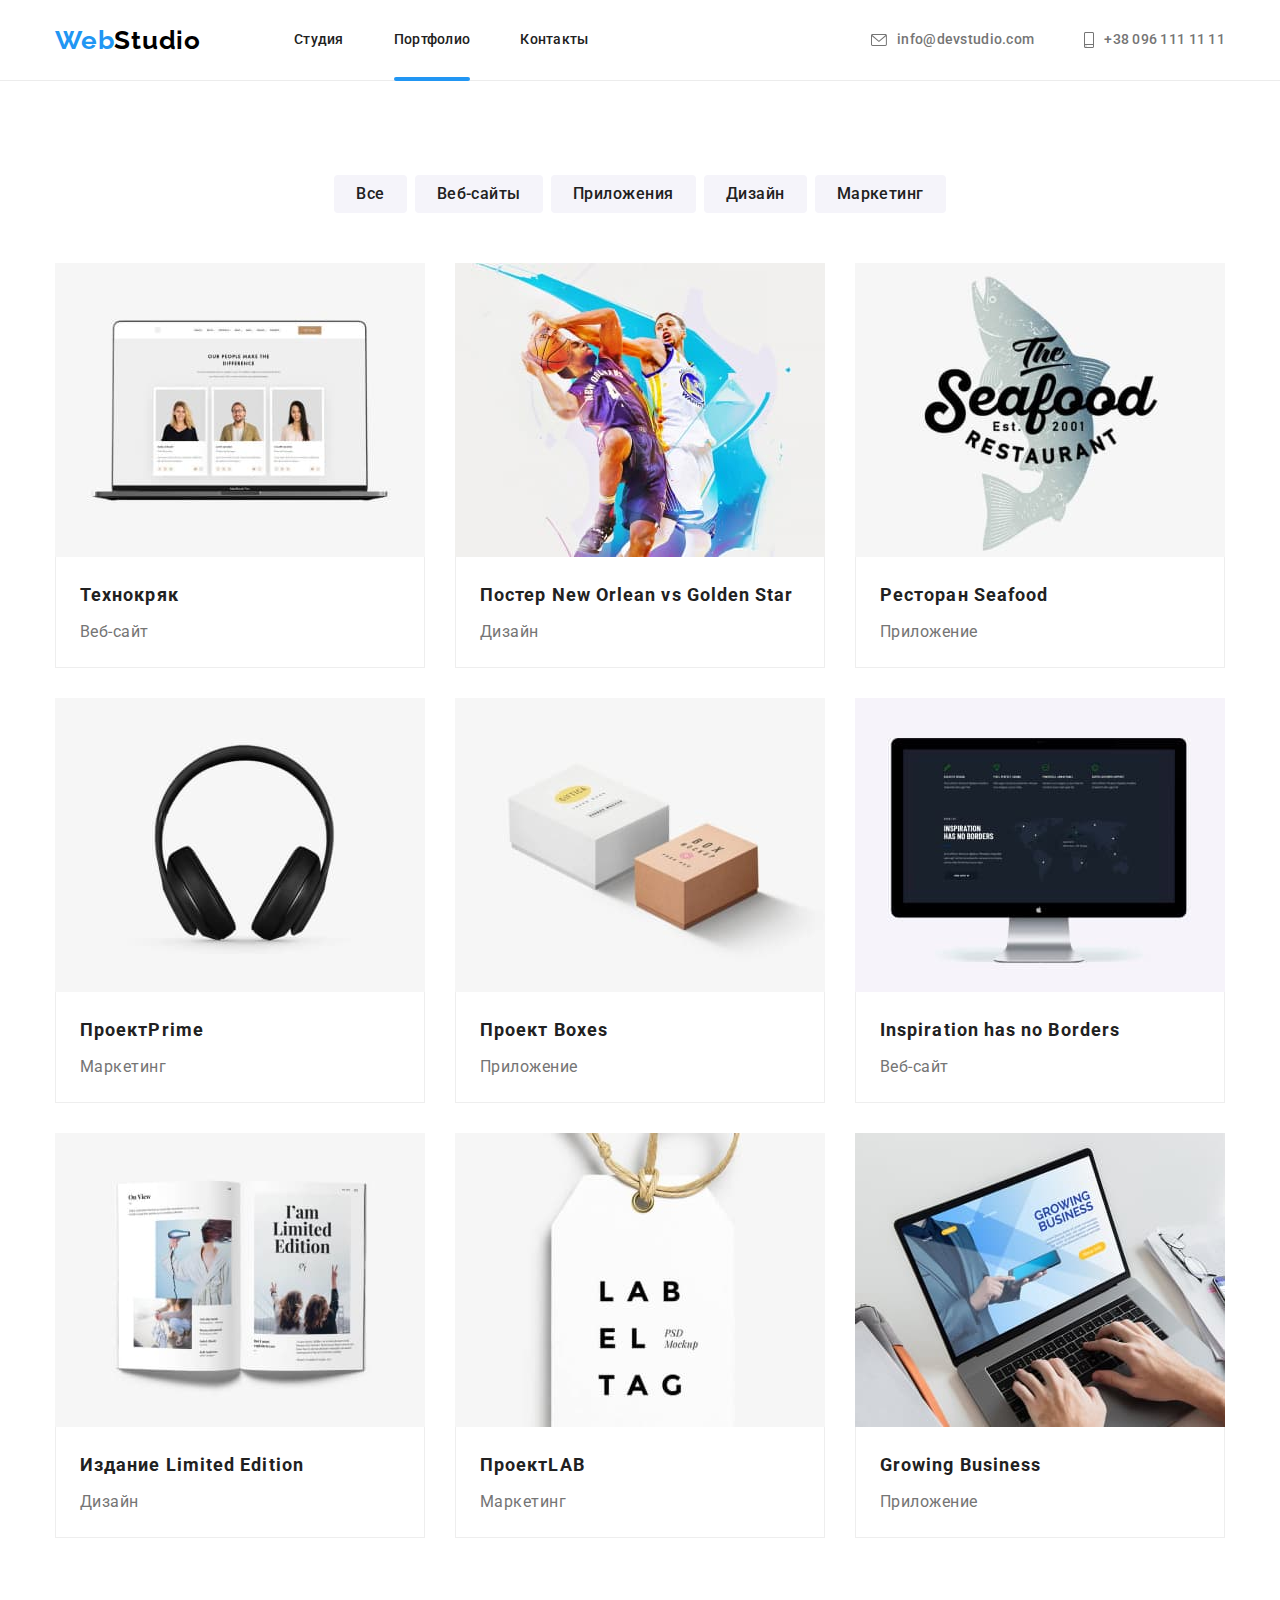
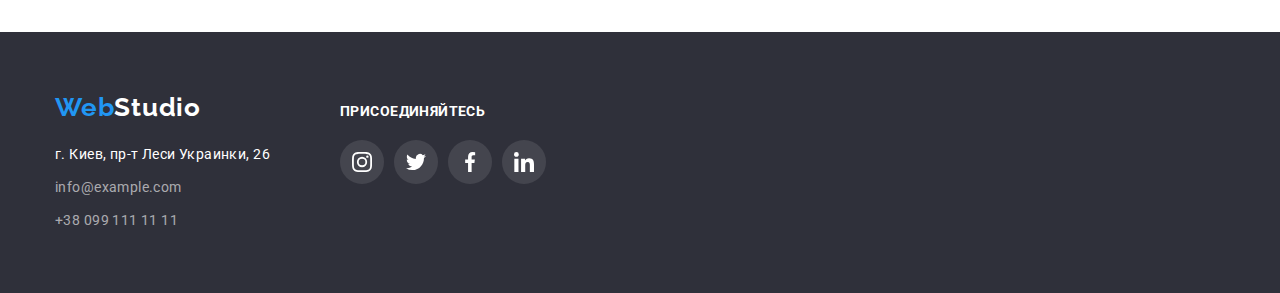
==== portfolio.html @ 76461b3d "start" ====
<!DOCTYPE html>
<html lang="ru">
  <head>
    <meta charset="UTF-8" />
    <meta http-equiv="X-UA-Compatible" content="IE=edge" />
    <meta name="viewport" content="width=device-width, initial-scale=1.0" />
    <title>goit-markup-hw-06</title>
    <link
      href="https://fonts.googleapis.com/css2?family=Raleway:wght@700&family=Roboto:wght@400;500;700;900&display=swap"
      rel="stylesheet"
    />
    <link rel="stylesheet"
    href=https://cdnjs.cloudflare.com/ajax/libs/modern-normalize/1.1.0/modern-normalize.min.css>
    <link rel="stylesheet" href="./css/styles.css" />
  </head>
  <body>
    <header class="header">
      <div class="container">
        <div class="header-flex">
          <a class="logo link" href="./index.html"
            >Web<span class="logo-dark">Studio</span></a
          >
          <nav class="header-nav">
            <ul class="header-list list">
              <li class="header-item">
                <a class="header-link link" href="./index.html">Студия</a>
              </li>
              <li class="header-item">
                <a class="header-link link current" href="./portfolio.html"
                  >Портфолио</a
                >
              </li>
              <li class="header-item">
                <a class="header-link link" href="">Контакты</a>
              </li>
            </ul>
          </nav>
          <ul class="header-mt">
            <li class="header-mail-item list">
              <a class="header-mail-link link" href="mailto:info@devstudio.com"
                ><svg class="header-icon-mail" width="16" height="12">
                  <use href="./images/icons.svg#icon-envelope"></use>
                </svg>
                info@devstudio.com</a
              >
            </li>
            <li class="haeder-tel-item list">
              <a class="header-tel-link link" href="tel:+380961111111"
                ><svg class="header-icon-tel" width="10" height="16">
                  <use href="./images/icons.svg#icon-smartphone"></use></svg
                >+38 096 111 11 11</a
              >
            </li>
          </ul>
        </div>
      </div>
    </header>

    <main>
      <section class="portfolio section">
        <div class="container">
          <h1 class="visually-hidden">Портфолио</h1>
          <ul class="btn-list list">
            <li class="btn-item">
              <button class="btn" type="button">Все</button>
            </li>
            <li class="btn-item">
              <button class="btn" type="button">Веб-сайты</button>
            </li>
            <li class="btn-item">
              <button class="btn" type="button">Приложения</button>
            </li>
            <li class="btn-item">
              <button class="btn" type="button">Дизайн</button>
            </li>
            <li class="btn-item">
              <button class="btn" type="button">Маркетинг</button>
            </li>
          </ul>

          <ul class="port-list list">
            <li class="port-item">
              <a class="port-link link" href=""
                ><div class="port-wrap">
                  <img
                    src="./images/images-portfolio1.jpg"
                    alt="Страница Веб-сайта на ноутбуке"
                    width="370"
                    height="294"
                  />
                  <p class="port-top-text">
                    Ресурс предлагает комплексные предложения с разным уровнем
                    функционала и сервисов. Все это позволит посетителю получить
                    исчерпывающие сведения о компании или частном лице.
                  </p>
                </div>
                <div class="port-thumb">
                  <h2 class="port-title">Технокряк</h2>
                  <p class="port-text">Веб-сайт</p>
                </div>
              </a>
            </li>

            <li class="port-item">
              <a class="port-link link" href=""
                ><div class="port-wrap">
                  <img
                    src="./images/images-portfolio2.jpg"
                    alt="Два баскетболиста во время игры"
                    width="370"
                    height="294"
                  />
                  <p class="port-top-text">
                    Ресурс предлагает комплексные предложения с разным уровнем
                    функционала и сервисов. Все это позволит посетителю получить
                    исчерпывающие сведения о компании или частном лице.
                  </p>
                </div>
                <div class="port-thumb">
                  <h2 class="port-title">
                    Постер <span lang="en">New Orlean vs Golden Star</span>
                  </h2>
                  <p class="port-text">Дизайн</p>
                </div>
              </a>
            </li>

            <li class="port-item">
              <a class="port-link link" href=""
                ><div class="port-wrap">
                  <img
                    src="./images/images-portfolio3.jpg"
                    alt="Логотип ресторана Сиафуд"
                    width="370"
                    height="294"
                  />
                  <p class="port-top-text">
                    Ресурс предлагает комплексные предложения с разным уровнем
                    функционала и сервисов. Все это позволит посетителю получить
                    исчерпывающие сведения о компании или частном лице.
                  </p>
                </div>
                <div class="port-thumb">
                  <h2 class="port-title">
                    Ресторан <span lang="en">Seafood</span>
                  </h2>
                  <p class="port-text">Приложение</p>
                </div>
              </a>
            </li>

            <li class="port-item">
              <a class="port-link link" href=""
                ><div class="port-wrap">
                  <img
                    src="./images/images-portfolio4.jpg"
                    alt="Наушники"
                    width="370"
                    height="294"
                  />
                  <p class="port-top-text">
                    Ресурс предлагает комплексные предложения с разным уровнем
                    функционала и сервисов. Все это позволит посетителю получить
                    исчерпывающие сведения о компании или частном лице.
                  </p>
                </div>
                <div class="port-thumb">
                  <h2 class="port-title">Проект<span lang="en">Prime</span></h2>
                  <p class="port-text">Маркетинг</p>
                </div>
              </a>
            </li>

            <li class="port-item">
              <a class="port-link link" href=""
                ><div class="port-wrap">
                  <img
                    src="./images/images-portfolio5.jpg"
                    alt="Две коробки"
                    width="370"
                    height="294"
                  />
                  <p class="port-top-text">
                    Ресурс предлагает комплексные предложения с разным уровнем
                    функционала и сервисов. Все это позволит посетителю получить
                    исчерпывающие сведения о компании или частном лице.
                  </p>
                </div>
                <div class="port-thumb">
                  <h2 class="port-title">
                    Проект <span lang="en">Boxes</span>
                  </h2>
                  <p class="port-text">Приложение</p>
                </div>
              </a>
            </li>

            <li class="port-item">
              <a class="port-link link" href=""
                ><div class="port-wrap">
                  <img
                    src="./images/images-portfolio6.jpg"
                    alt="Монитор с изображением Веб-сайта"
                    width="370"
                    height="294"
                  />
                  <p class="port-top-text">
                    Ресурс предлагает комплексные предложения с разным уровнем
                    функционала и сервисов. Все это позволит посетителю получить
                    исчерпывающие сведения о компании или частном лице.
                  </p>
                </div>
                <div class="port-thumb">
                  <h2 class="port-title" lang="en">
                    Inspiration has no Borders
                  </h2>
                  <p class="port-text">Веб-сайт</p>
                </div>
              </a>
            </li>

            <li class="port-item">
              <a class="port-link link" href=""
                ><div class="port-wrap">
                  <img
                    src="./images/images-portfolio7.jpg"
                    alt="Развёрнутые страницы журнала"
                    width="370"
                    height="294"
                  />
                  <p class="port-top-text">
                    Ресурс предлагает комплексные предложения с разным уровнем
                    функционала и сервисов. Все это позволит посетителю получить
                    исчерпывающие сведения о компании или частном лице.
                  </p>
                </div>
                <div class="port-thumb">
                  <h2 class="port-title">
                    Издание <span lang="en">Limited Edition</span>
                  </h2>
                  <p class="port-text">Дизайн</p>
                </div>
              </a>
            </li>
            <li class="port-item">
              <a class="port-link link" href=""
                ><div class="port-wrap">
                  <img
                    src="./images/images-portfolio8.jpg"
                    alt="Бирка"
                    width="370"
                    height="294"
                  />
                  <p class="port-top-text">
                    Ресурс предлагает комплексные предложения с разным уровнем
                    функционала и сервисов. Все это позволит посетителю получить
                    исчерпывающие сведения о компании или частном лице.
                  </p>
                </div>
                <div class="port-thumb">
                  <h2 class="port-title">Проект<span lang="en">LAB</span></h2>
                  <p class="port-text">Маркетинг</p>
                </div>
              </a>
            </li>
            <li class="port-item">
              <a class="port-link link" href=""
                ><div class="port-wrap">
                  <img
                    src="./images/images-portfolio9.jpg"
                    alt="Работа в приложении на ноутбуке"
                    width="370"
                    height="294"
                  />
                  <p class="port-top-text">
                    Ресурс предлагает комплексные предложения с разным уровнем
                    функционала и сервисов. Все это позволит посетителю получить
                    исчерпывающие сведения о компании или частном лице.
                  </p>
                </div>
                <div class="port-thumb">
                  <h2 class="port-title" lang="en">Growing Business</h2>
                  <p class="port-text">Приложение</p>
                </div>
              </a>
            </li>
          </ul>
        </div>
      </section>
    </main>

    <footer class="footer">
      <div class="container">
        <div class="footerf">
          <a class="logo link" href="./index.html"
            >Web<span class="logo-light">Studio</span></a
          >
          <address class="adress">
            <ul class="adress-list list">
              <li class="adress-item">
                <a
                  class="adress-link link"
                  href="https://goo.gl/maps/nZqafxbNamXbDnvg8"
                  target="blank"
                  rel="noopener noreferrer nofollow"
                  >г. Киев, пр-т Леси Украинки, 26</a
                >
              </li>
              <li class="adress-item">
                <a class="adress-mail-link link" href="mailto:info@example.com"
                  >info@example.com</a
                >
              </li>
              <li class="adress-item">
                <a class="adress-tel-link link" href="tel:+380991111111"
                  >+38 099 111 11 11</a
                >
              </li>
            </ul>
          </address>
        </div>
        <div class="footer-soc">
          <p class="join">присоединяйтесь</p>
          <ul class="footer-soc-list list">
            <li class="footer-soc-item">
              <a href="" class="footer-soc-link instagram"></a>
            </li>
            <li class="footer-soc-item">
              <a href="" class="footer-soc-link twitter"></a>
            </li>
            <li class="footer-soc-item">
              <a href="" class="footer-soc-link facebook"></a>
            </li>
            <li class="footer-soc-item">
              <a href="" class="footer-soc-link linkedin"></a>
            </li>
          </ul>
        </div>
      </div>
    </footer>
  </body>
</html>
---- css/styles.css ----
:root {
  --primary-white-color: #ffffff;
  --secondary-white-color: #f5f4fa;
  --footer-hero-color: #2f303a;
  --accent-color: #2196f3;
  --main-title-color: #212121;
  --primary-text-color: #757575;
  --primary-margin: 30px;
}
body {
  color: var(--primary-text-color);
  font-family: "Roboto", "Montserrat", sans-serif;
}
h1,
h2,
h3,
h4,
h5,
h6,
p,
ul {
  margin: 0;
}
ul {
  padding-left: 0;
}

.list {
  list-style: none;
}
.link {
  text-decoration: none;
}
img {
  display: block;
  max-width: 100%;
  height: auto;
}

.container {
  width: 1200px;
  padding-left: 15px;
  padding-right: 15px;
  margin: 0 auto;
}
.section {
  padding-top: 94px;
  padding-bottom: 94px;
}
/*---------------header----------------------------------------------*/
.header {
  background-color: var(--primary-white-color);
  border-bottom: 1px solid #ececec;
}
.header-flex {
  display: flex;
  align-items: center;
}

.header-nav {
  margin-left: 93px;
}
.header-list {
  display: flex;
}
.header-mt {
  display: flex;
  margin-left: auto;
}

.header-item + .header-item {
  margin-left: 50px;
}
.haeder-tel-item {
  margin-left: 50px;
}

.logo {
  font-family: "Raleway";
  font-weight: 700;
  font-size: 26px;
  line-height: 1.19;
  letter-spacing: 0.03em;
  color: var(--accent-color);
}

.logo-dark {
  color: #000000;
}
.logo-light {
  color: var(--primary-white-color);
}

.header-link,
.header-mail-link,
.header-tel-link {
  font-weight: 500;
  font-size: 14px;
  line-height: 1.14;
  letter-spacing: 0.02em;
  color: var(--main-title-color);
  display: flex;
  align-items: center;
}
.header-link {
  position: relative;
  padding-top: 32px;
  padding-bottom: 32px;
  transition: color 250ms cubic-bezier(0.4, 0, 0.2, 1);
}

.header-link.current::after {
  display: inline-block;
  content: "";
  position: absolute;
  left: 0;
  bottom: -1px;
  width: 100%;
  height: 4px;
  background: var(--accent-color);
  border-radius: 2px;
}
.header-icon-mail {
  fill: currentColor;
  margin-right: 10px;
}
.header-icon-tel {
  fill: currentColor;
  margin-right: 10px;
}
.header-link:hover,
.header-link:focus {
  color: var(--accent-color);
}

.header-mail-link,
.header-tel-link {
  color: inherit;
  transition: color 250ms cubic-bezier(0.4, 0, 0.2, 1);
}
.header-mail-link:hover,
.header-mail-link:focus {
  color: var(--accent-color);
}

.header-tel-link:hover,
.header-tel-link:focus {
  color: var(--accent-color);
}
/* .current {
  color: var(--accent-color);
} */

/*---------------hero-------------------------------------------------*/
.hero {
  background-color: var(--footer-hero-color);
  padding-top: 200px;
  padding-bottom: 200px;
  background-image: linear-gradient(
      to right,
      rgba(47, 48, 58, 0.4),
      rgba(47, 48, 58, 0.4)
    ),
    url(../images/bg-image.jpg);
  background-size: cover;
  background-repeat: no-repeat;
  background-position: center;
  margin-left: auto;
  margin-right: auto;
  max-width: 1600px;
  height: 600px;
}

.hero-title {
  font-weight: 900;
  font-size: 44px;
  line-height: 1.36;
  text-align: center;
  letter-spacing: 0.06em;
  text-transform: uppercase;
  color: var(--primary-white-color);
  max-width: 696px;
  margin-left: auto;
  margin-right: auto;
  margin-bottom: var(--primary-margin);
}

.hero-btn {
  font-family: inherit;
  font-weight: 700;
  font-size: 16px;
  line-height: 1.88;
  text-align: center;
  letter-spacing: 0.06em;
  background-color: var(--accent-color);
  color: var(--primary-white-color);
  cursor: pointer;
  margin: 0 auto;
  display: block;
  padding: 10px 32px;
  transition: filter 250ms cubic-bezier(0.4, 0, 0.2, 1);
}
.hero-btn:hover {
  filter: drop-shadow(0px 4px 4px rgba(0, 0, 0, 0.25));
}
/*-------------------features-----------------------------------*/
.visually-hidden {
  position: absolute;
  white-space: nowrap;
  width: 1px;
  height: 1px;
  overflow: hidden;
  border: 0;
  padding: 0;
  clip: rect(0 0 0 0);
  clip-path: inset(50%);
  margin: -1px;
}

.features-list {
  display: flex;
  margin-left: calc(-1 * var(--primary-margin));
  flex-wrap: wrap;
}
/* .features-item::before {
  display: block;
  content: " ";
  height: 120px;
  background-color: var(--secondary-white-color);
  border-radius: 4px;
  background-repeat: no-repeat;
  background-position: center;
  margin-bottom: var(--primary-margin);
}
.antenna::before {
  background-image: url(../images/antenna\ 1.svg);
}
.clock::before {
  background-image: url(../images/clock\ 1.svg);
}

.diagram::before {
  background-image: url(../images/diagram\ 1.svg);
}

.astronaut::before {
  background-image: url(../images/astronaut\ 1.svg);
} */
.features-icon-conteiner {
  height: 120px;
  background-color: var(--secondary-white-color);
  border-radius: 4px;
  margin-bottom: var(--primary-margin);
  display: flex;
  justify-content: center;
  align-items: center;
}
.features-item {
  margin-left: var(--primary-margin);
  flex-basis: calc(100% / 4 - 30px);
}
.features-title {
  font-weight: 700;
  font-size: 14px;
  line-height: 1.14;
  letter-spacing: 0.03em;
  text-transform: uppercase;
  color: var(--main-title-color);
  margin-bottom: 10px;
}

.features-text {
  font-size: 14px;
  line-height: 1.71;
  letter-spacing: 0.03em;
}
/*-----------------------work----------------------------------------------*/
.work {
  padding-top: 0;
}

.work-list {
  display: flex;
  margin-left: calc(-1 * var(--primary-margin));
  flex-wrap: wrap;
}
.work-item {
  position: relative;
  flex-basis: calc(100% / 3 - 30px);
  margin-left: var(--primary-margin);
}

.work-thumb {
  display: flex;
  justify-content: center;
  position: absolute;
  bottom: 0;
  left: 0;
  width: 370px;
  min-height: 70px;
  background-color: rgba(47, 48, 58, 0.8);
}
.work-item-title {
  display: flex;
  align-items: center;
  font-weight: 700;
  font-size: 14px;
  line-height: 1.14;
  letter-spacing: 0.03em;
  text-transform: uppercase;
  color: var(--primary-white-color);
  }

.work-title,
.team-title,
.clients-title {
  font-weight: 700;
  font-size: 36px;
  line-height: 1.17;
  text-align: center;
  letter-spacing: 0.03em;
  color: var(--main-title-color);
  margin-bottom: 50px;
}
/*-------------------team------------------------------------------------*/

.team {
  background-color: var(--secondary-white-color);
}
.team-list {
  display: flex;
  margin-left: calc(-1 * var(--primary-margin));
  flex-wrap: wrap;
}
.team-item {
  flex-basis: calc(100% / 4 - 30px);
  margin-left: var(--primary-margin);
}

.team-item-title {
  font-weight: 500;
  font-size: 16px;
  line-height: 1.19;
  text-align: center;
  letter-spacing: 0.03em;
  color: var(--main-title-color);
  margin-bottom: 10px;
}

.team-text {
  font-size: 16px;
  line-height: 1.19;
  text-align: center;
  letter-spacing: 0.03em;
  margin-bottom: 16px;
}
.team-thumb {
  background: var(--primary-white-color);
  box-shadow: 0px 1px 3px rgba(0, 0, 0, 0.12), 0px 1px 1px rgba(0, 0, 0, 0.14),
    0px 2px 1px rgba(0, 0, 0, 0.2);
  border-radius: 0px 0px 4px 4px;
  padding-top: var(--primary-margin);
  padding-bottom: var(--primary-margin);
}
.team-soc-list {
  display: flex;
  justify-content: center;
}
.team-soc-item + .team-soc-item {
  margin-left: 10px;
}

.team-soc-link {
  width: 44px;
  height: 44px;
  border-radius: 50%;
  background-color: var(--primary-white-color);
  display: flex;
  justify-content: center;
  align-items: center;
  fill: #afb1b8;
  transition: background-color 250ms cubic-bezier(0.4, 0, 0.2, 1),
  fill 250ms cubic-bezier(0.4, 0, 0.2, 1);
  
}

.team-soc-link:hover,
.team-soc-link:focus {
  background-color: var(--accent-color);
  fill: var(--primary-white-color);
}

/*-----------------clients---------------------------*/
.clients-list {
  display: flex;
  justify-content: center;
}

.clients-item + .clients-item {
  margin-left: var(--primary-margin);
}

.clients-link {
  width: 170px;
  height: 92px;
  border: 1px solid #afb1b8;
  border-radius: 4px;
  display: flex;
  justify-content: center;
  align-items: center;
  fill: #afb1b8;
  transition:  fill 250ms cubic-bezier(0.4, 0, 0.2, 1),border 250ms cubic-bezier(0.4, 0, 0.2, 1);
}

.clients-link:hover,
.clients-link:focus {
  fill: var(--accent-color);
  border-color: var(--accent-color);
}

/*-----------------footer--------------------------------------------*/

.footer {
  background-color: var(--footer-hero-color);
  padding-top: 60px;
  padding-bottom: 60px;
}

.footer .logo {
  display: block;
  margin-bottom: 20px;
}

a.adress-link {
  color: var(--primary-white-color);
}

.adress-link,
.adress-mail-link,
.adress-tel-link {
  font-style: normal;
  font-size: 14px;
  line-height: 1.71;
  letter-spacing: 0.03em;
  color: rgba(255, 255, 255, 0.6);
  transition: color 250ms cubic-bezier(0.4, 0, 0.2, 1);
}
.adress-item:not(:last-child) {
  margin-bottom: 9px;
}

.adress-mail-link:hover,
.adress-mail-link:focus,
.adress-tel-link:hover,
.adress-tel-link:focus {
  color: var(--primary-white-color);
}
/* .footerf{
  display: flex;
} */
/* .footer-soc{
  display: flex;
} */
.footer .container {
  display: flex;
  align-items: baseline;
}

.join {
  font-weight: 700;
  font-size: 14px;
  line-height: 1.14;
  letter-spacing: 0.03em;
  text-transform: uppercase;

  color: #ffffff;
  margin-bottom: 20px;
}
.footer-soc {
  margin-left: 70px;
}
.footer-soc-list {
  display: flex;
}
.footer-soc-item + .footer-soc-item {
  margin-left: 10px;
}
.footer-soc-link {
  display: inline-block;
  width: 44px;
  height: 44px;
  background-color: rgba(255, 255, 255, 0.1);
  border-radius: 50%;
  background-repeat: no-repeat;
  background-position: center;
  transition: background-color 250ms cubic-bezier(0.4, 0, 0.2, 1);
}
.footer-soc-link:hover,
.footer-soc-link:focus {
  background-color: var(--accent-color);
}
.instagram {
  background-image: url(../images/instagramfooter.svg);
}
.twitter {
  background-image: url(../images/twitterfooter.svg);
}
.facebook {
  background-image: url(../images/facebookfooter.svg);
}
.linkedin {
  background-image: url(../images/linkedinfooter.svg);
}
/*-------------------Portfolio-----------------------------------------*/
.btn-list {
  display: flex;
  margin-bottom: 50px;
  margin-left: auto;
  margin-right: auto;
  justify-content: center;
}
.btn-item + .btn-item {
  margin-left: 8px;
}
.btn {
  font-family: inherit;
  background-color: var(--secondary-white-color);
  font-weight: 500;
  font-size: 16px;
  line-height: 1.63;
  text-align: center;
  letter-spacing: 0.03em;
  color: var(--main-title-color);
  cursor: pointer;
  padding: 6px 22px;
  border-radius: 4px;
  border: 0;
  transition: background-color 250ms cubic-bezier(0.4, 0, 0.2, 1), color 250ms cubic-bezier(0.4, 0, 0.2, 1), box-shadow 250ms cubic-bezier(0.4, 0, 0.2, 1);
}
.btn:hover,
.btn:focus {
  background-color: var(--accent-color);
  color: var(--secondary-white-color);
  box-shadow: 0px 3px 1px rgba(0, 0, 0, 0.1), 0px 1px 2px rgba(0, 0, 0, 0.08),
    0px 2px 2px rgba(0, 0, 0, 0.12);
}
.port-list {
  display: flex;
  flex-wrap: wrap;
  margin-left: calc(-1 * var(--primary-margin));
  margin-bottom: calc(-1 * var(--primary-margin));
}

.port-item {
  margin-left: var(--primary-margin);
  margin-bottom: var(--primary-margin);
  flex-basis: calc(100% / 3 - 30px);
}
.port-link {
  display: block;
  transition: box-shadow 250ms cubic-bezier(0.4, 0, 0.2, 1);
}

.port-title {
  font-size: 18px;
  line-height: 2;
  letter-spacing: 0.06em;
  color: var(--main-title-color);
  margin-bottom: 4px;
}
.port-wrap {
  position: relative;
  overflow: hidden;
}
.port-top-text {
  position: absolute;
  top: 0;
  background-color: rgba(33, 150, 243, 0.9);
  font-size: 18px;
  line-height: 1.56;
  letter-spacing: 0.03em;
  color:var(--primary-white-color);
  padding: 63px 24px;
  transform: translateY(100%);
  transition: transform 250ms cubic-bezier(0.4, 0, 0.2, 1);
  overflow: auto;
}
.port-link:hover .port-top-text {
  transform: translateY(0%);
}
.port-link:focus .port-top-text {
  transform: translateY(0%);
}
.port-text {
  font-size: 16px;
  line-height: 1.88;
  letter-spacing: 0.03em;
  color: var(--primary-text-color);
}
.port-thumb {
  padding: 20px 24px;
  border-right: 1px solid #eeeeee;
  border-bottom: 1px solid #eeeeee;
  border-left: 1px solid #eeeeee;
}
.port-link:hover,
.port-link:focus {
  box-shadow: 0px 1px 1px rgba(0, 0, 0, 0.12), 0px 4px 4px rgba(0, 0, 0, 0.06),
    1px 4px 6px rgba(0, 0, 0, 0.16);
}
.backdrop {
  position: fixed;
  top: 0;
  width: 100vw;
  height: 100vh;
  background-color: rgba(0, 0, 0, 0.2);
  transition: opacity 250ms cubic-bezier(0.4, 0, 0.2, 1) , visibility 250ms cubic-bezier(0.4, 0, 0.2, 1),box-shadow 250ms cubic-bezier(0.4, 0, 0.2, 1);
}
.backdrop.is-hidden .modal {
  transform: translate(-50%, -50%) scale(2);
  
}

.modal {
  position: absolute;
  top: 50%;
  left: 50%;
  transform: translate(-50%, -50%);
  width: 528px;
  min-height: 581px;
  transition: transform 250ms cubic-bezier(0.4, 0, 0.2, 1);
  background: var(--primary-white-color);
  box-shadow: 0px 1px 3px rgba(0, 0, 0, 0.12), 0px 1px 1px rgba(0, 0, 0, 0.14),
    0px 2px 1px rgba(0, 0, 0, 0.2);
  border-radius: 4px;
}
.modal-close-btn {
  position: absolute;
  top: 8px;
  right: 8px;
  width: 30px;
  height: 30px;
  border-radius: 50%;
  background-color: var(--primary-white-color);
  border: 1px solid rgba(0, 0, 0, 0.1);
  display: flex;
  align-items: center;
  cursor: pointer;
  
}

.is-hidden {
  opacity: 0;
  pointer-events: none;
  visibility: hidden;
}
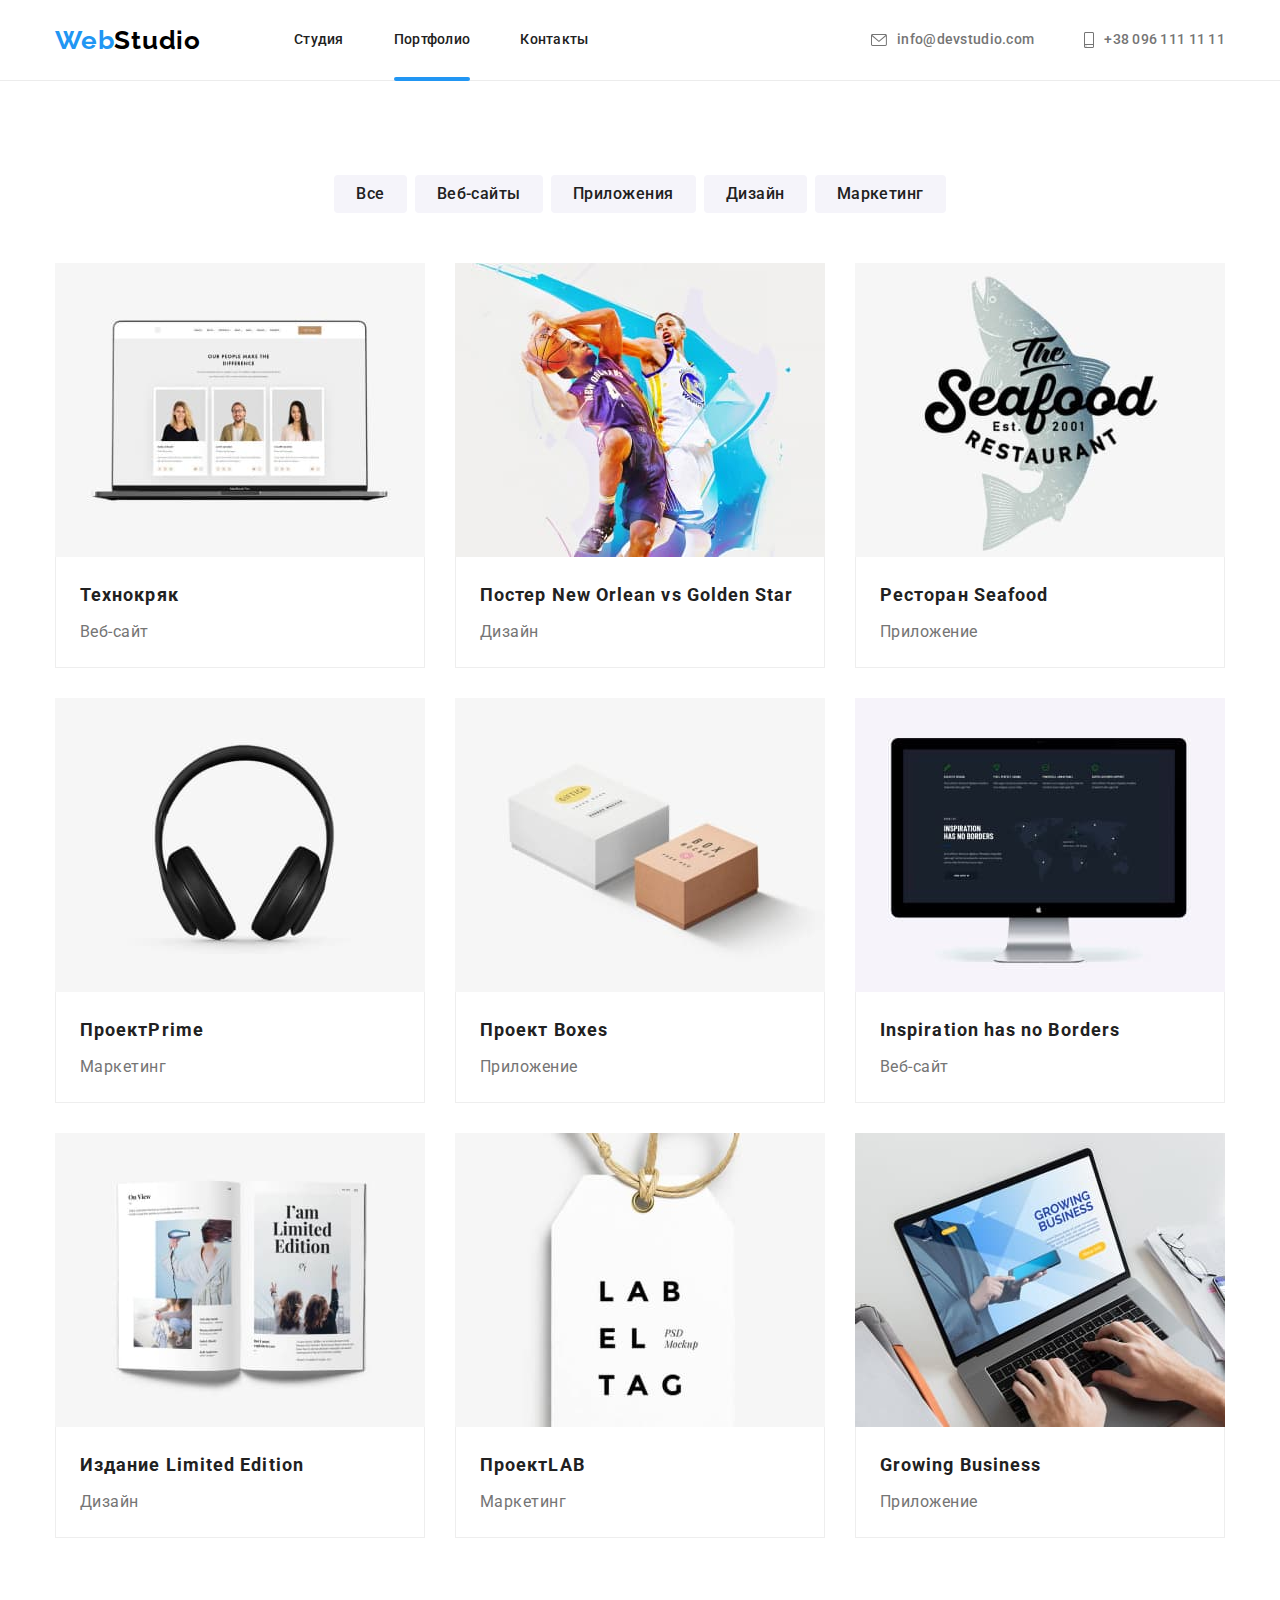
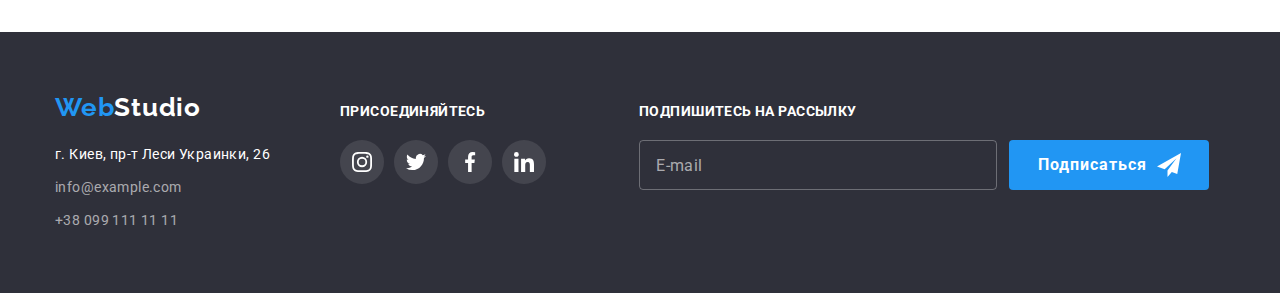
==== commit ff705b02: "final" ====
--- a/portfolio.html
+++ b/portfolio.html
@@ -336,7 +336,15 @@
             </li>
           </ul>
         </div>
+        <div class="footer-user-email">
+        <p class="join">Подпишитесь на рассылку</p>
+        <form class="footer-form">
+        <input type="email" name="footer-input" class="footer-input" required placeholder="E-mail">
+        <button type="submit" class="footer-btn">Подписаться</button>
+        </form>
       </div>
+      </div>
+      
     </footer>
   </body>
 </html>
--- a/css/styles.css
+++ b/css/styles.css
@@ -192,6 +192,8 @@
   line-height: 1.88;
   text-align: center;
   letter-spacing: 0.06em;
+  border: none;
+  border-radius: 4px;
   background-color: var(--accent-color);
   color: var(--primary-white-color);
   cursor: pointer;
@@ -309,7 +311,7 @@
   letter-spacing: 0.03em;
   text-transform: uppercase;
   color: var(--primary-white-color);
-  }
+}
 
 .work-title,
 .team-title,
@@ -380,8 +382,7 @@
   align-items: center;
   fill: #afb1b8;
   transition: background-color 250ms cubic-bezier(0.4, 0, 0.2, 1),
-  fill 250ms cubic-bezier(0.4, 0, 0.2, 1);
-  
+    fill 250ms cubic-bezier(0.4, 0, 0.2, 1);
 }
 
 .team-soc-link:hover,
@@ -409,7 +410,8 @@
   justify-content: center;
   align-items: center;
   fill: #afb1b8;
-  transition:  fill 250ms cubic-bezier(0.4, 0, 0.2, 1),border 250ms cubic-bezier(0.4, 0, 0.2, 1);
+  transition: fill 250ms cubic-bezier(0.4, 0, 0.2, 1),
+    border 250ms cubic-bezier(0.4, 0, 0.2, 1);
 }
 
 .clients-link:hover,
@@ -511,6 +513,61 @@
 .linkedin {
   background-image: url(../images/linkedinfooter.svg);
 }
+.footer-user-email {
+  display: flex;
+  flex-direction: column;
+  margin-left: 93px;
+}
+.footer-form {
+  display: flex;
+}
+.footer-input {
+  width: 358px;
+  height: 50px;
+  background-color: transparent;
+  border: 1px solid rgba(255, 255, 255, 0.3);
+  border-radius: 4px;
+  padding: 15px 16px;
+  color: #afb1b8;
+}
+.footer-input::placeholder {
+  font-weight: 400;
+  font-size: 16px;
+  line-height: 1.25;
+  align-items: center;
+  letter-spacing: 0.03em;
+  color: rgba(255, 255, 255, 0.6);
+}
+.footer-btn {
+  position: relative;
+
+  font-weight: 700;
+  font-size: 16px;
+  line-height: 1.88;
+  align-items: center;
+  text-align: center;
+  letter-spacing: 0.06em;
+  color: #ffffff;
+  background-color: var(--accent-color);
+  border-radius: 4px;
+  border: none;
+  padding: 10px 62px 10px 29px;
+  margin-left: 12px;
+}
+.footer-btn:focus .footer-btn:hover {
+  box-shadow: 0px 4px 4px rgba(0, 0, 0, 0.15);
+}
+
+.footer-btn::after {
+  content: " ";
+  position: absolute;
+  width: 24px;
+  height: 24px;
+  background-image: url(../images/icon-send.svg);
+  display: block;
+  top: 13px;
+  right: 28px;
+}
 /*-------------------Portfolio-----------------------------------------*/
 .btn-list {
   display: flex;
@@ -535,7 +592,9 @@
   padding: 6px 22px;
   border-radius: 4px;
   border: 0;
-  transition: background-color 250ms cubic-bezier(0.4, 0, 0.2, 1), color 250ms cubic-bezier(0.4, 0, 0.2, 1), box-shadow 250ms cubic-bezier(0.4, 0, 0.2, 1);
+  transition: background-color 250ms cubic-bezier(0.4, 0, 0.2, 1),
+    color 250ms cubic-bezier(0.4, 0, 0.2, 1),
+    box-shadow 250ms cubic-bezier(0.4, 0, 0.2, 1);
 }
 .btn:hover,
 .btn:focus {
@@ -579,7 +638,7 @@
   font-size: 18px;
   line-height: 1.56;
   letter-spacing: 0.03em;
-  color:var(--primary-white-color);
+  color: var(--primary-white-color);
   padding: 63px 24px;
   transform: translateY(100%);
   transition: transform 250ms cubic-bezier(0.4, 0, 0.2, 1);
@@ -614,11 +673,12 @@
   width: 100vw;
   height: 100vh;
   background-color: rgba(0, 0, 0, 0.2);
-  transition: opacity 250ms cubic-bezier(0.4, 0, 0.2, 1) , visibility 250ms cubic-bezier(0.4, 0, 0.2, 1),box-shadow 250ms cubic-bezier(0.4, 0, 0.2, 1);
+  transition: opacity 250ms cubic-bezier(0.4, 0, 0.2, 1),
+    visibility 250ms cubic-bezier(0.4, 0, 0.2, 1),
+    box-shadow 250ms cubic-bezier(0.4, 0, 0.2, 1);
 }
 .backdrop.is-hidden .modal {
   transform: translate(-50%, -50%) scale(2);
-  
 }
 
 .modal {
@@ -628,6 +688,7 @@
   transform: translate(-50%, -50%);
   width: 528px;
   min-height: 581px;
+  padding: 40px;
   transition: transform 250ms cubic-bezier(0.4, 0, 0.2, 1);
   background: var(--primary-white-color);
   box-shadow: 0px 1px 3px rgba(0, 0, 0, 0.12), 0px 1px 1px rgba(0, 0, 0, 0.14),
@@ -646,11 +707,168 @@
   display: flex;
   align-items: center;
   cursor: pointer;
-  
-}
-
+}
+.modal-close-btn:focus > svg {
+  fill: var(--accent-color);
+}
+.modal-close-btn:hover > svg {
+  fill: var(--accent-color);
+}
+.modal-close-btn > svg {
+  transition: 250ms cubic-bezier(0.4, 0, 0.2, 1);
+}
 .is-hidden {
   opacity: 0;
   pointer-events: none;
   visibility: hidden;
 }
+
+.modal-title {
+  font-weight: 700;
+  font-size: 20px;
+  line-height: 1.15;
+  text-align: center;
+  letter-spacing: 0.03em;
+  color: var(--main-title-color);
+  margin-bottom: 12px;
+}
+
+.modal-input {
+  width: 100%;
+  height: 40px;
+  border: 1px solid rgba(33, 33, 33, 0.2);
+  border-radius: 4px;
+  padding-left: 42px;
+  transition: border-color 250ms cubic-bezier(0.4, 0, 0.2, 1);
+}
+.modal-input:focus {
+  outline: none;
+  border-color: var(--accent-color);
+}
+
+.form-btn {
+  font-family: inherit;
+  font-weight: 700;
+  font-size: 16px;
+  line-height: 1.88;
+
+  letter-spacing: 0.06em;
+  background-color: #188ce8;
+  color: var(--primary-white-color);
+  cursor: pointer;
+  border: none;
+  border-radius: 4px;
+  padding: 10px 55px;
+  margin: 0 auto;
+  display: block;
+}
+.form-btn:focus,
+.form-btn:hover {
+  box-shadow: 0px 4px 4px rgba(0, 0, 0, 0.15);
+}
+.form-field {
+  display: block;
+  margin-bottom: 10px;
+}
+.modal-wrap {
+  position: relative;
+}
+
+.form-label {
+  font-weight: 400;
+  font-size: 12px;
+  line-height: 1.17;
+  letter-spacing: 0.01em;
+  color: #757575;
+  display: block;
+  margin-bottom: 4px;
+}
+.user-comments {
+  width: 100%;
+  height: 120px;
+  padding: 12px 16px;
+  border: 1px solid rgba(33, 33, 33, 0.2);
+  border-radius: 4px;
+  resize: none;
+  transition: outline-color 250ms cubic-bezier(0.4, 0, 0.2, 1);
+}
+.user-comments:focus {
+  outline: none;
+  border-color: var(--accent-color);
+}
+.user-comments::placeholder {
+  font-size: 14px;
+  line-height: 16px;
+  letter-spacing: 0.01em;
+  color: rgba(117, 117, 117, 0.5);
+}
+.form-icon {
+  display: block;
+  position: absolute;
+  top: 50%;
+  left: 12px;
+  transform: translateY(-50%);
+  transition: 250ms cubic-bezier(0.4, 0, 0.2, 1);
+}
+
+/* .check-text::before{
+  content: " ";
+  width: 16px;
+  height: 15px;
+  border: 2px solid #212121;
+  border-radius: 2px;
+  margin-right: 7px;
+  
+} */
+
+.check-visible {
+  width: 16px;
+  height: 15px;
+  border: 2px solid #212121;
+  border-radius: 2px;
+  margin-right: 7px;
+  display: flex;
+  align-items: center;
+  justify-content: center;
+}
+.check-visible:hover {
+  cursor: pointer;
+}
+.check-icon {
+  fill: transparent;
+}
+
+.check-text {
+  font-size: 14px;
+  line-height: 1.71;
+  letter-spacing: 0.03em;
+  color: #757575;
+  display: flex;
+  align-items: center;
+  margin-bottom: 30px;
+}
+.input-check:checked + .check-text > .check-visible {
+  background-color: #2196f3;
+  border: none;
+}
+.input-check:checked + .check-text > .check-visible > .check-icon {
+  fill: var(--primary-white-color);
+}
+.input-check:focus + .check-text > .check-visible {
+  border: 2px solid var(--accent-color);
+}
+
+.modal-input:focus + .form-icon {
+  fill: var(--accent-color);
+}
+.policy-link {
+  color: #2196f3;
+  text-decoration-skip-ink: none;
+}
+/* .input-check:checked + .check-text::before{
+  background-color: var(--accent-color);
+  border: none;
+  background-image: url(../images/Vector2.svg);
+  background-repeat: no-repeat;
+  background-position: center;
+} */
